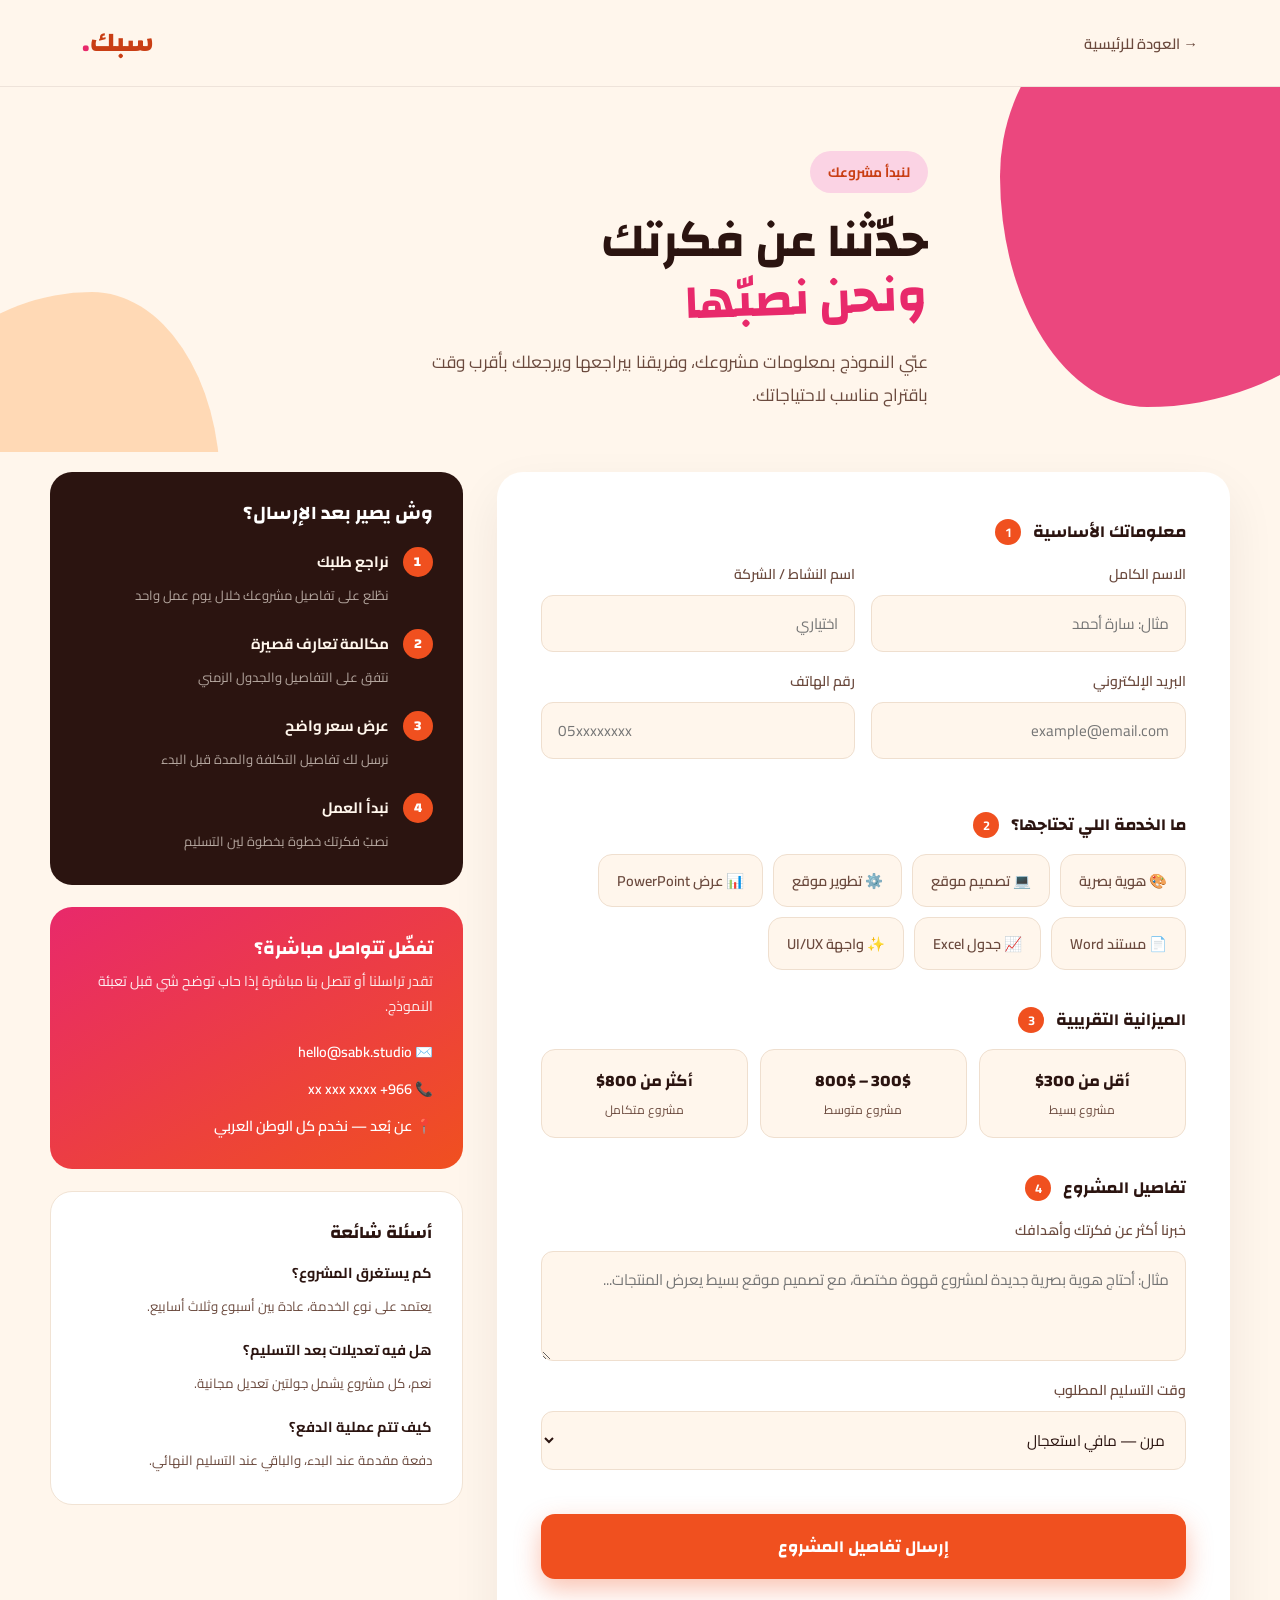
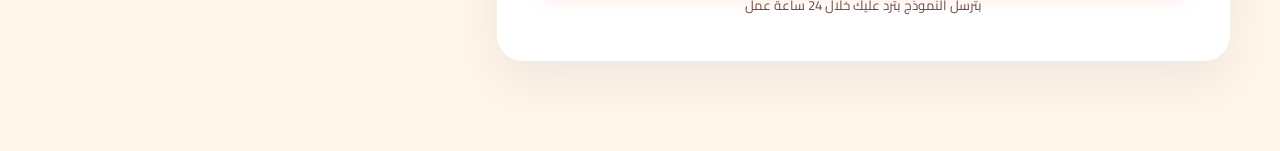
==== SABK_Website/commande/commandepage.html @ 294fd216 "add commade page" ====
<!DOCTYPE html>
<html lang="ar" dir="rtl">

<head>
  <meta charset="UTF-8">
  <meta name="viewport" content="width=device-width, initial-scale=1.0">
  <title>ابدأ مشروعك | سبك</title>
  <link rel="preconnect" href="https://fonts.googleapis.com">
  <link rel="preconnect" href="https://fonts.gstatic.com" crossorigin>
  <link
    href="https://fonts.googleapis.com/css2?family=Changa:wght@500;600;700;800&family=Cairo:wght@300;400;500;600;700&display=swap"
    rel="stylesheet">
  <link rel="stylesheet" href="style_commande.css">
</head>

<body>

  <header>
    <nav>
      <a class="back-link" href="../index.html">→ العودة للرئيسية</a>
      <div class="logo">سبك<span>.</span></div>
    </nav>
  </header>

  <section class="page-hero">
    <div class="blob-a"></div>
    <div class="blob-b"></div>
    <div class="wrap page-hero-inner">
      <span class="eyebrow-badge">لنبدأ مشروعك</span>
      <h1>حدّثنا عن فكرتك <span class="script">ونحن نصبّها</span></h1>
      <p>عبّي النموذج بمعلومات مشروعك، وفريقنا بيراجعها ويرجعلك بأقرب وقت باقتراح مناسب لاحتياجاتك.</p>
    </div>
  </section>

  <div class="wrap project-layout">

    <form class="form-card">

      <div class="form-section">
        <label class="group-label">معلوماتك الأساسية <span class="step-num">1</span></label>
        <div class="two-col">
          <div class="field">
            <label>الاسم الكامل</label>
            <input type="text" placeholder="مثال: سارة أحمد">
          </div>
          <div class="field">
            <label>اسم النشاط / الشركة</label>
            <input type="text" placeholder="اختياري">
          </div>
        </div>
        <div class="two-col">
          <div class="field">
            <label>البريد الإلكتروني</label>
            <input type="email" placeholder="example@email.com">
          </div>
          <div class="field">
            <label>رقم الهاتف</label>
            <input type="tel" placeholder="05xxxxxxxx">
          </div>
        </div>
      </div>

      <div class="form-section">
        <label class="group-label">ما الخدمة اللي تحتاجها؟ <span class="step-num">2</span></label>
        <div class="chip-group">
          <label class="chip"><input type="checkbox" name="service"><span class="chip-body">🎨 هوية بصرية</span></label>
          <label class="chip"><input type="checkbox" name="service"><span class="chip-body">💻 تصميم موقع</span></label>
          <label class="chip"><input type="checkbox" name="service"><span class="chip-body">⚙️ تطوير موقع</span></label>
          <label class="chip"><input type="checkbox" name="service"><span class="chip-body">📊 عرض
              PowerPoint</span></label>
          <label class="chip"><input type="checkbox" name="service"><span class="chip-body">📄 مستند Word</span></label>
          <label class="chip"><input type="checkbox" name="service"><span class="chip-body">📈 جدول Excel</span></label>
          <label class="chip"><input type="checkbox" name="service"><span class="chip-body">✨ واجهة UI/UX</span></label>
        </div>
      </div>

      <div class="form-section">
        <label class="group-label">الميزانية التقريبية <span class="step-num">3</span></label>
        <div class="budget-group">
          <label class="budget-option">
            <input type="radio" name="budget">
            <div class="box">
              <div class="amount">أقل من 300$</div>
              <div class="note">مشروع بسيط</div>
            </div>
          </label>
          <label class="budget-option">
            <input type="radio" name="budget">
            <div class="box">
              <div class="amount">300$ – 800$</div>
              <div class="note">مشروع متوسط</div>
            </div>
          </label>
          <label class="budget-option">
            <input type="radio" name="budget">
            <div class="box">
              <div class="amount">أكثر من 800$</div>
              <div class="note">مشروع متكامل</div>
            </div>
          </label>
        </div>
      </div>

      <div class="form-section">
        <label class="group-label">تفاصيل المشروع <span class="step-num">4</span></label>
        <div class="field">
          <label>خبرنا أكثر عن فكرتك وأهدافك</label>
          <textarea
            placeholder="مثال: أحتاج هوية بصرية جديدة لمشروع قهوة مختصة، مع تصميم موقع بسيط يعرض المنتجات..."></textarea>
        </div>
        <div class="field">
          <label>وقت التسليم المطلوب</label>
          <select>
            <option>مرن — مافي استعجال</option>
            <option>خلال أسبوعين</option>
            <option>خلال شهر</option>
            <option>عاجل — أقل من أسبوع</option>
          </select>
        </div>
      </div>

      <button type="submit" class="submit-btn">إرسال تفاصيل المشروع</button>
      <p class="form-note">بترسل النموذج بترد عليك خلال 24 ساعة عمل</p>
    </form>

    <aside class="sidebar">
      <div class="side-card steps">
        <h3>وش يصير بعد الإرسال؟</h3>
        <div class="step-item">
          <div class="dot">1</div>
          <div><strong>نراجع طلبك</strong><span>نطّلع على تفاصيل مشروعك خلال يوم عمل واحد</span></div>
        </div>
        <div class="step-item">
          <div class="dot">2</div>
          <div><strong>مكالمة تعارف قصيرة</strong><span>نتفق على التفاصيل والجدول الزمني</span></div>
        </div>
        <div class="step-item">
          <div class="dot">3</div>
          <div><strong>عرض سعر واضح</strong><span>نرسل لك تفاصيل التكلفة والمدة قبل البدء</span></div>
        </div>
        <div class="step-item">
          <div class="dot">4</div>
          <div><strong>نبدأ العمل</strong><span>نصبّ فكرتك خطوة بخطوة لين التسليم</span></div>
        </div>
      </div>

      <div class="side-card contact">
        <h3>تفضّل تتواصل مباشرة؟</h3>
        <p>تقدر تراسلنا أو تتصل بنا مباشرة إذا حاب توضح شي قبل تعبئة النموذج.</p>
        <div class="contact-line">✉️ hello@sabk.studio</div>
        <div class="contact-line">📞 966+ xx xxx xxxx</div>
        <div class="contact-line">📍 عن بُعد — نخدم كل الوطن العربي</div>
      </div>

      <div class="side-card faq">
        <h3>أسئلة شائعة</h3>
        <div class="faq-item">
          <strong>كم يستغرق المشروع؟</strong>
          <span>يعتمد على نوع الخدمة، عادة بين أسبوع وثلاث أسابيع.</span>
        </div>
        <div class="faq-item">
          <strong>هل فيه تعديلات بعد التسليم؟</strong>
          <span>نعم، كل مشروع يشمل جولتين تعديل مجانية.</span>
        </div>
        <div class="faq-item">
          <strong>كيف تتم عملية الدفع؟</strong>
          <span>دفعة مقدمة عند البدء، والباقي عند التسليم النهائي.</span>
        </div>
      </div>
    </aside>

  </div>

</body>

</html>
---- SABK_Website/commande/style_commande.css ----
:root {
    --cream: #FFF6EC;
    --cream-2: #FFEEDD;
    --orange: #F0501F;
    --orange-deep: #C93E14;
    --pink: #E8296B;
    --pink-soft: #FBD3E4;
    --peach: #FFD3A8;
    --ink: #2B1410;
    --ink-soft: #6B4A3E;
}

* {
    margin: 0;
    padding: 0;
    box-sizing: border-box;
}

body {
    background: var(--cream);
    color: var(--ink);
    font-family: 'Cairo', sans-serif;
    overflow-x: hidden;
}

h1,
h2,
h3,
.display {
    font-family: 'Changa', sans-serif;
    font-weight: 700;
    line-height: 1.2;
}

a {
    text-decoration: none;
    color: inherit;
}

.wrap {
    max-width: 1180px;
    margin: 0 auto;
    padding: 0 32px;
}

/* NAV */
header {
    position: sticky;
    top: 0;
    z-index: 50;
    background: rgba(255, 246, 236, .92);
    backdrop-filter: blur(8px);
    border-bottom: 1px solid rgba(43, 20, 16, .08);
}

nav {
    display: flex;
    align-items: center;
    justify-content: space-between;
    padding: 18px 32px;
    max-width: 1180px;
    margin: 0 auto;
}

.logo {
    font-family: 'Changa', sans-serif;
    font-weight: 800;
    font-size: 1.7rem;
    color: var(--orange-deep);
}

.logo span {
    color: var(--pink);
}

.back-link {
    display: flex;
    align-items: center;
    gap: 8px;
    font-weight: 600;
    font-size: .92rem;
    color: var(--ink-soft);
}

.back-link:hover {
    color: var(--orange);
}

/* HERO */
.page-hero {
    position: relative;
    padding: 64px 0 40px;
    overflow: hidden;
}

.blob-a {
    position: absolute;
    right: -140px;
    top: -100px;
    width: 420px;
    height: 420px;
    background: var(--pink);
    border-radius: 42% 58% 65% 35% / 45% 40% 60% 55%;
    opacity: .85;
    z-index: 0;
}

.blob-b {
    position: absolute;
    left: -100px;
    bottom: -160px;
    width: 320px;
    height: 320px;
    background: var(--peach);
    border-radius: 60% 40% 38% 62% / 55% 60% 40% 45%;
    opacity: .8;
    z-index: 0;
}

.page-hero-inner {
    position: relative;
    z-index: 2;
    max-width: 640px;
}

.eyebrow-badge {
    display: inline-flex;
    align-items: center;
    gap: 8px;
    background: var(--pink-soft);
    color: var(--orange-deep);
    padding: 8px 18px;
    border-radius: 30px;
    font-weight: 700;
    font-size: .85rem;
    margin-bottom: 20px;
}

.page-hero h1 {
    font-size: 3rem;
}

.page-hero h1 .script {
    color: var(--pink);
    transform: rotate(-2deg);
    display: inline-block;
}

.page-hero p {
    margin-top: 18px;
    font-size: 1.08rem;
    color: var(--ink-soft);
    line-height: 1.9;
    max-width: 520px;
}

/* MAIN LAYOUT */
.project-layout {
    display: grid;
    grid-template-columns: 1.6fr .9fr;
    gap: 34px;
    padding: 20px 0 90px;
    position: relative;
    z-index: 2;
}

/* FORM CARD */
.form-card {
    background: #fff;
    border-radius: 26px;
    padding: 44px;
    box-shadow: 0 20px 50px rgba(43, 20, 16, .07);
}

.form-section {
    margin-bottom: 34px;
}

.form-section:last-child {
    margin-bottom: 0;
}

.form-section>label.group-label {
    display: block;
    font-family: 'Changa', sans-serif;
    font-weight: 700;
    font-size: 1.05rem;
    margin-bottom: 14px;
    color: var(--ink);
}

.form-section>label.group-label .step-num {
    display: inline-flex;
    align-items: center;
    justify-content: center;
    width: 26px;
    height: 26px;
    border-radius: 50%;
    background: var(--orange);
    color: #fff;
    font-size: .8rem;
    font-family: 'Cairo', sans-serif;
    font-weight: 700;
    margin-inline-start: 8px;
}

.two-col {
    display: grid;
    grid-template-columns: 1fr 1fr;
    gap: 16px;
}

.field {
    display: flex;
    flex-direction: column;
    gap: 8px;
    margin-bottom: 16px;
}

.field label {
    font-size: .88rem;
    font-weight: 600;
    color: var(--ink-soft);
}

.field input,
.field textarea,
.field select {
    border: 1.5px solid #EFDFCF;
    background: var(--cream);
    border-radius: 12px;
    padding: 13px 16px;
    font-family: 'Cairo', sans-serif;
    font-size: .95rem;
    color: var(--ink);
    outline: none;
    transition: border-color .2s, background .2s;
}

.field input:focus,
.field textarea:focus,
.field select:focus {
    border-color: var(--orange);
    background: #fff;
}

.field textarea {
    resize: vertical;
    min-height: 110px;
}

.chip-group {
    display: flex;
    flex-wrap: wrap;
    gap: 10px;
}

.chip {
    position: relative;
}

.chip input {
    position: absolute;
    opacity: 0;
    inset: 0;
    cursor: pointer;
}

.chip .chip-body {
    display: flex;
    align-items: center;
    gap: 8px;
    border: 1.5px solid #EFDFCF;
    border-radius: 14px;
    padding: 12px 18px;
    font-size: .9rem;
    font-weight: 600;
    color: var(--ink-soft);
    cursor: pointer;
    transition: all .2s;
    background: var(--cream);
}

.chip input:checked+.chip-body {
    background: var(--orange);
    border-color: var(--orange);
    color: #fff;
}

.budget-group {
    display: grid;
    grid-template-columns: repeat(3, 1fr);
    gap: 12px;
}

.budget-option {
    position: relative;
}

.budget-option input {
    position: absolute;
    opacity: 0;
    inset: 0;
    cursor: pointer;
}

.budget-option .box {
    border: 1.5px solid #EFDFCF;
    border-radius: 14px;
    padding: 16px 12px;
    text-align: center;
    cursor: pointer;
    transition: all .2s;
    background: var(--cream);
}

.budget-option .box .amount {
    font-family: 'Changa', sans-serif;
    font-weight: 700;
    font-size: 1rem;
    color: var(--ink);
}

.budget-option .box .note {
    font-size: .75rem;
    color: var(--ink-soft);
    margin-top: 2px;
}

.budget-option input:checked+.box {
    background: var(--pink-soft);
    border-color: var(--pink);
}

.submit-btn {
    width: 100%;
    background: var(--orange);
    color: #fff;
    padding: 17px;
    border: none;
    border-radius: 14px;
    font-family: 'Changa', sans-serif;
    font-weight: 700;
    font-size: 1.05rem;
    cursor: pointer;
    box-shadow: 0 10px 26px rgba(240, 80, 31, .35);
    transition: transform .2s, box-shadow .2s;
    margin-top: 10px;
}

.submit-btn:hover {
    transform: translateY(-2px);
    box-shadow: 0 14px 30px rgba(240, 80, 31, .45);
}

.form-note {
    text-align: center;
    font-size: .82rem;
    color: var(--ink-soft);
    margin-top: 14px;
}

/* SIDEBAR */
.sidebar {
    display: flex;
    flex-direction: column;
    gap: 22px;
}

.side-card {
    border-radius: 22px;
    padding: 30px;
}

.side-card.steps {
    background: var(--ink);
    color: var(--cream);
}

.side-card.steps h3 {
    color: #fff;
    font-size: 1.2rem;
    margin-bottom: 22px;
}

.step-item {
    display: flex;
    gap: 14px;
    margin-bottom: 20px;
}

.step-item:last-child {
    margin-bottom: 0;
}

.step-item .dot {
    width: 30px;
    height: 30px;
    border-radius: 50%;
    background: var(--orange);
    color: #fff;
    flex-shrink: 0;
    display: flex;
    align-items: center;
    justify-content: center;
    font-family: 'Changa', sans-serif;
    font-weight: 700;
    font-size: .85rem;
}

.step-item strong {
    display: block;
    font-size: .94rem;
    margin-bottom: 3px;
}

.step-item span {
    font-size: .82rem;
    color: rgba(255, 246, 236, .65);
    line-height: 1.6;
}

.side-card.contact {
    background: linear-gradient(150deg, var(--pink), var(--orange));
    color: #fff;
}

.side-card.contact h3 {
    color: #fff;
    font-size: 1.15rem;
    margin-bottom: 10px;
}

.side-card.contact p {
    font-size: .88rem;
    line-height: 1.8;
    color: rgba(255, 255, 255, .9);
    margin-bottom: 18px;
}

.contact-line {
    display: flex;
    align-items: center;
    gap: 10px;
    font-size: .9rem;
    margin-bottom: 10px;
    font-weight: 600;
}

.contact-line:last-child {
    margin-bottom: 0;
}

.side-card.faq {
    background: #fff;
    border: 1.5px solid #F1E3D4;
}

.side-card.faq h3 {
    font-size: 1.1rem;
    margin-bottom: 16px;
}

.faq-item {
    margin-bottom: 16px;
}

.faq-item:last-child {
    margin-bottom: 0;
}

.faq-item strong {
    display: block;
    font-size: .9rem;
    margin-bottom: 4px;
    color: var(--ink);
}

.faq-item span {
    font-size: .83rem;
    color: var(--ink-soft);
    line-height: 1.7;
}

@media(max-width:900px) {
    .project-layout {
        grid-template-columns: 1fr;
    }

    .two-col {
        grid-template-columns: 1fr;
    }

    .budget-group {
        grid-template-columns: 1fr;
    }

    .form-card {
        padding: 28px 22px;
    }

    .page-hero h1 {
        font-size: 2.2rem;
    }
}
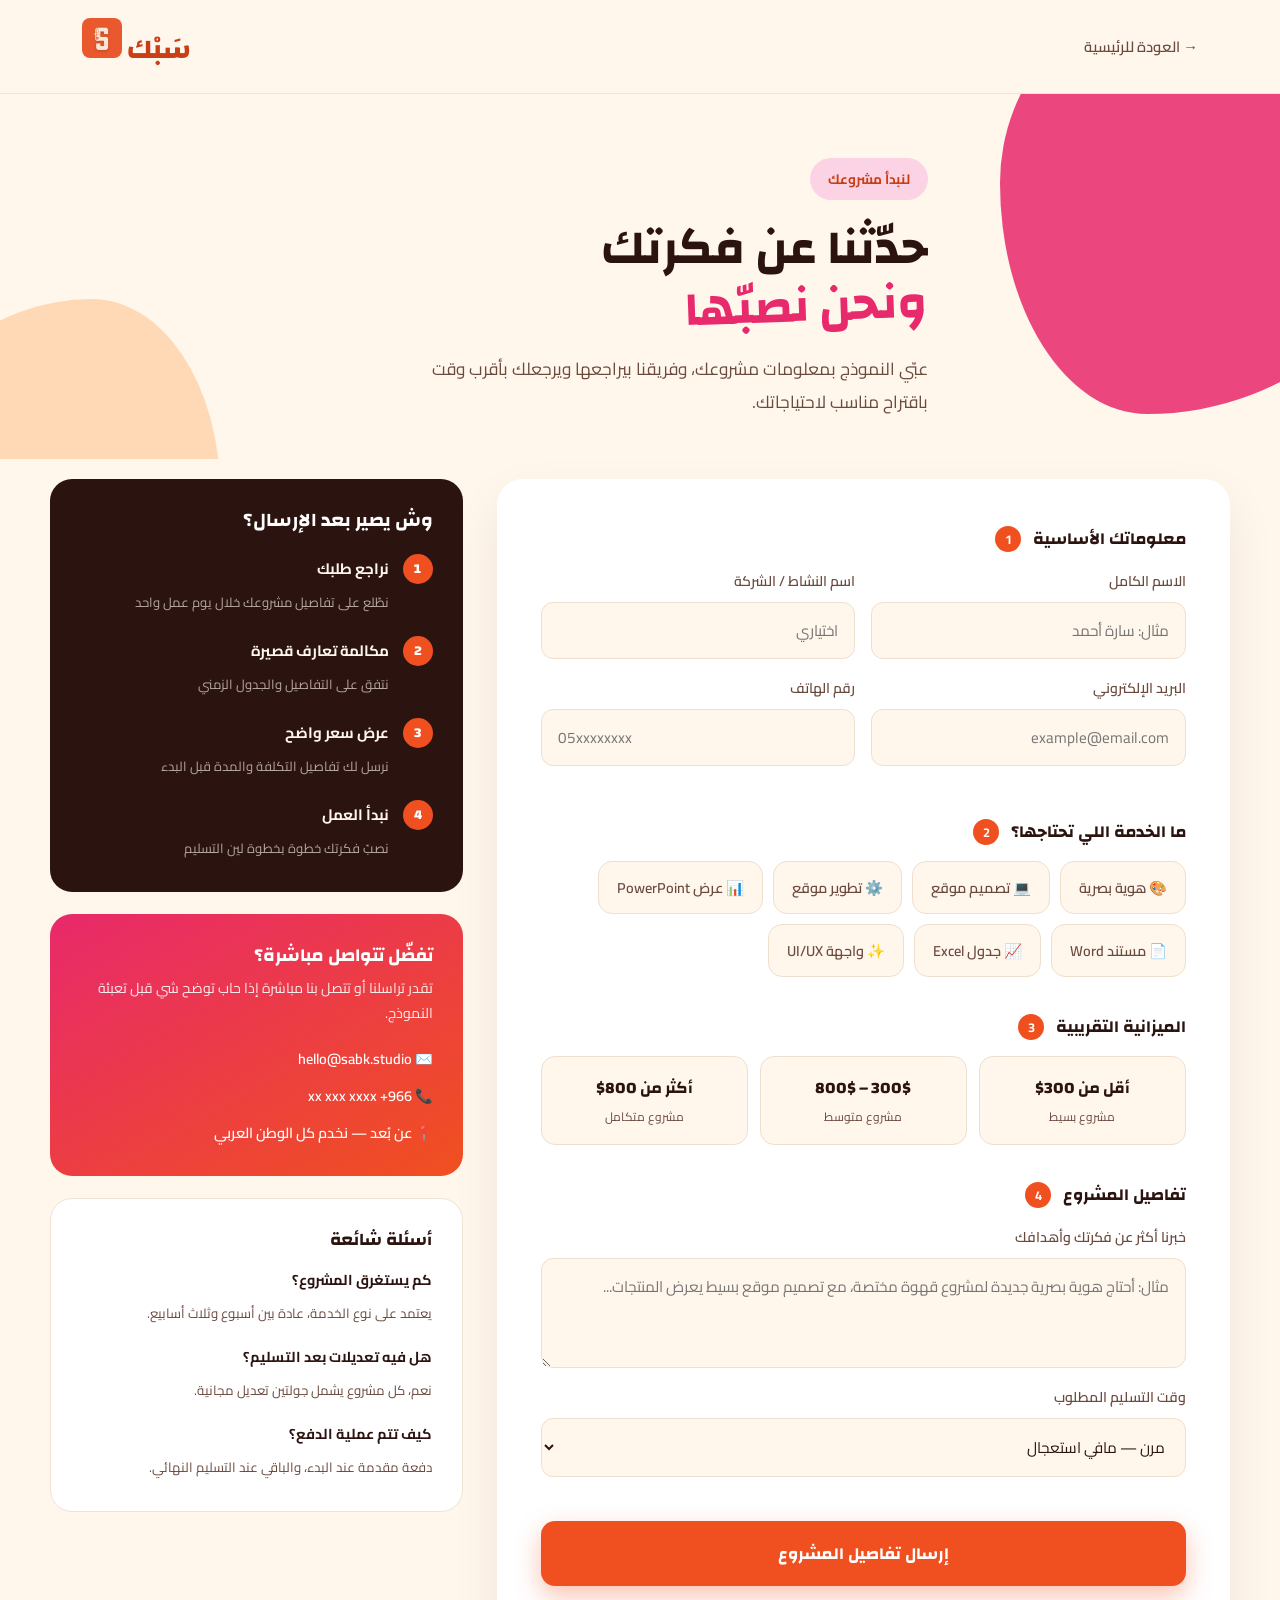
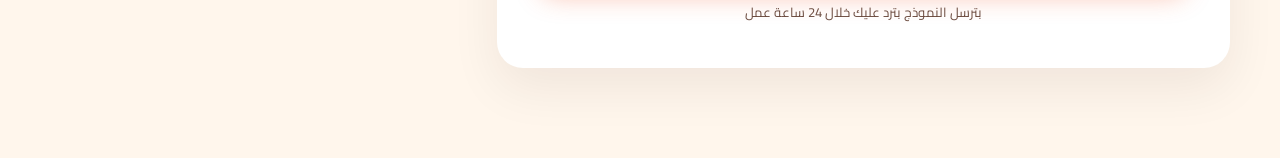
==== commit 7acccfc7: "mirdddddddddddddd" ====
--- a/SABK_Website/commande/commandepage.html
+++ b/SABK_Website/commande/commandepage.html
@@ -18,7 +18,10 @@
   <header>
     <nav>
       <a class="back-link" href="../index.html">→ العودة للرئيسية</a>
-      <div class="logo">سبك<span>.</span></div>
+      <div class="logo">
+        سَبْك
+        <span class="nav-logo"><img src="../assets/logo-S.png" alt="سبك"></span>
+      </div>
     </nav>
   </header>
 
--- a/SABK_Website/commande/style_commande.css
+++ b/SABK_Website/commande/style_commande.css
@@ -62,15 +62,18 @@
     margin: 0 auto;
 }
 
+.nav-logo img {
+    width: 40px;
+    height: 40px;
+    object-fit: cover;
+    border-radius: 20%;
+}
+
 .logo {
     font-family: 'Changa', sans-serif;
     font-weight: 800;
     font-size: 1.7rem;
     color: var(--orange-deep);
-}
-
-.logo span {
-    color: var(--pink);
 }
 
 .back-link {
